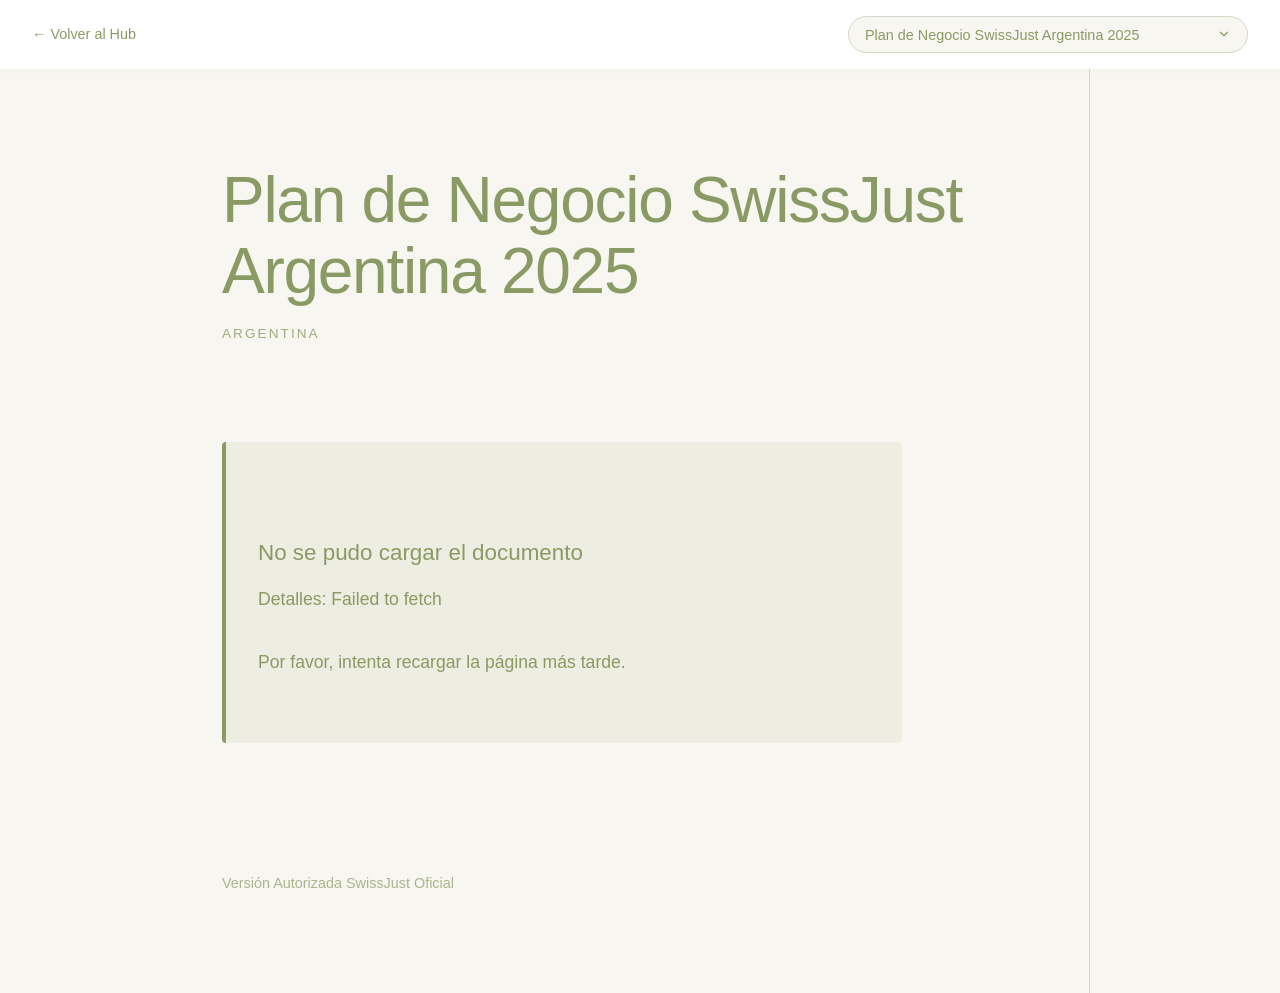
==== index.html @ 7b97a38f "Initial commit: SwissJust Web Platform" ====
<!DOCTYPE html>
<html lang="es">
<head>
    <meta charset="UTF-8">
    <meta name="viewport" content="width=device-width, initial-scale=1.0">
    <title>Acuerdos - SwissJust</title>
    <!-- Brand Typography: Freight and NHass Grotesk will be loaded by the platform or should be installed -->
    <link rel="stylesheet" href="styles.css">
</head>
<body>
    <!-- Barra superior de navegación -->
    <div class="viewer-top-bar">
        <a href="hub.html" class="back-link">&larr; Volver al Hub</a>
        <div class="switcher-container">
            <select id="document-switcher" class="styled-select">
                <option value="" disabled selected>Cargando documentos...</option>
            </select>
        </div>
    </div>

    <main class="document-container">
        <!-- Hero Section indicating the document topic -->
        <header class="document-header">
            <h1 class="main-title skeleton-text" id="page-main-title">&nbsp;</h1>
            <p class="subtitle" id="country-subtitle">&nbsp;</p>
        </header>
        
        <!-- Document Content injected here -->
        <div id="content-container">
            <div class="skeleton-block" style="width: 40%; height: 2rem; margin-bottom: 2rem;"></div>
            <div class="skeleton-block" style="width: 100%;"></div>
            <div class="skeleton-block" style="width: 95%;"></div>
            <div class="skeleton-block" style="width: 90%;"></div>
            <br>
            <div class="skeleton-block" style="width: 100%;"></div>
            <div class="skeleton-block" style="width: 80%;"></div>
            <div class="skeleton-block" style="width: 85%;"></div>
        </div>
        
        <!-- Footer / Document Info -->
        <footer class="document-footer">
            <div class="footer-details">
                <span>Versión Autorizada</span>
                <span>SwissJust Oficial</span>
            </div>
        </footer>
    </main>

    <script src="data.js"></script>
    <script src="app.js"></script>
</body>
</html>
---- styles.css ----
/* Typography Imports from CMS */

/* NHass Grotesk (Titles) */
@font-face {
    font-family: 'NHass Grotesk';
    src: url('https://oficinavirtualcms.swissjust.com/assets/2540c99d-8931-4c7a-bbd8-7abedc45023e') format('opentype');
    font-weight: 400;
    font-style: normal;
    font-display: swap;
}
@font-face {
    font-family: 'NHass Grotesk';
    src: url('https://oficinavirtualcms.swissjust.com/assets/312ca2e8-4188-4f52-9fcc-946a5a3766c1') format('opentype');
    font-weight: 500;
    font-style: normal;
    font-display: swap;
}

/* Freight (Body & Italics) */
@font-face {
    font-family: 'Freight';
    src: url('https://oficinavirtualcms.swissjust.com/assets/eb6b6f1f-3d8f-437e-9363-ded9aedf7b7b') format('opentype');
    font-weight: 400;
    font-style: normal;
    font-display: swap;
}
@font-face {
    font-family: 'Freight';
    src: url('https://oficinavirtualcms.swissjust.com/assets/53efe915-3f4a-4e1f-8307-d4a72bc594d3') format('opentype');
    font-weight: 400;
    font-style: italic;
    font-display: swap;
}
@font-face {
    font-family: 'Freight';
    src: url('https://oficinavirtualcms.swissjust.com/assets/51bcae49-7d56-43d7-969d-4fea9049cf15') format('opentype');
    font-weight: 500;
    font-style: normal;
    font-display: swap;
}
@font-face {
    font-family: 'Freight';
    src: url('https://oficinavirtualcms.swissjust.com/assets/baae5c17-4bfb-4318-b8b5-465e4964df16') format('opentype');
    font-weight: 500;
    font-style: italic;
    font-display: swap;
}
@font-face {
    font-family: 'Freight';
    src: url('https://oficinavirtualcms.swissjust.com/assets/3859361b-b001-4b98-baae-3214a62a932e') format('opentype');
    font-weight: 700; /* Bold */
    font-style: normal;
    font-display: swap;
}

/* Base Variables extracted from Reference Image */
:root {
    --bg-color: #F8F6F0; /* Soft warm cream */
    --primary-olive: #8A9A65; /* Olive green used in headings */
    --text-olive: #83867D; /* Grayish olive used in body text */
    --line-color: #D3D8C6; /* Subtle olive line */
    --bg-darker: #F0ECD7; /* slightly darker cream for elements */
    
    /* Typography */
    --font-sans: 'NHass Grotesk', 'Neue Haas Grotesk', 'Helvetica Neue', Helvetica, Arial, sans-serif;
    --font-serif-heading: 'Freight', 'Freight Display', 'Freight Text', Georgia, serif;
    --font-serif-body: 'Freight', 'Freight Text', Georgia, serif;
    
    --spacing-xs: 0.5rem;
    --spacing-sm: 1rem;
    --spacing-md: 2rem;
    --spacing-lg: 4rem;
    --spacing-xl: 6rem;
}

/* Global Reset & Base Styles */
* {
    margin: 0;
    padding: 0;
    box-sizing: border-box;
}

body {
    background-color: var(--bg-color);
    color: var(--text-olive);
    font-family: var(--font-serif-body);
    line-height: 1.8;
    font-size: 16px;
    -webkit-font-smoothing: antialiased;
    -moz-osx-font-smoothing: grayscale;
}

/* Top Navigation Bar */
.viewer-top-bar {
    width: 100%;
    background-color: #fff;
    padding: 1rem var(--spacing-md);
    display: flex;
    justify-content: space-between;
    align-items: center;
    box-shadow: 0 4px 15px rgba(0,0,0,0.02);
    position: sticky;
    top: 0;
    z-index: 100;
    font-family: var(--font-sans);
}

.back-link {
    text-decoration: none;
    color: var(--primary-olive);
    font-weight: 500;
    font-size: 0.9rem;
    transition: color 0.3s ease;
}

.back-link:hover {
    color: #6A7A45;
}

.switcher-container {
    max-width: 400px;
    width: 60%;
}

.styled-select {
    width: 100%;
    padding: 0.6rem 1rem;
    border: 1px solid var(--line-color);
    border-radius: 40px;
    background-color: var(--bg-color);
    font-family: var(--font-sans);
    color: var(--primary-olive);
    font-size: 0.9rem;
    cursor: pointer;
    outline: none;
    appearance: none;
    background-image: url("data:image/svg+xml;charset=UTF-8,%3csvg xmlns='http://www.w3.org/2000/svg' viewBox='0 0 24 24' fill='none' stroke='%238A9A65' stroke-width='2' stroke-linecap='round' stroke-linejoin='round'%3e%3cpolyline points='6 9 12 15 18 9'%3e%3c/polyline%3e%3c/svg%3e");
    background-repeat: no-repeat;
    background-position: right 1rem center;
    background-size: 1em;
}

.styled-select:focus {
    border-color: var(--primary-olive);
}

/* Layout */
.document-container {
    max-width: 900px;
    margin: 0 auto;
    padding: var(--spacing-xl) var(--spacing-md);
    position: relative;
    /* Subtle vertical line on the right, matching the reference image layout */
    border-right: 1px solid var(--line-color);
    min-height: 100vh;
}

@media (max-width: 768px) {
    .document-container {
        border-right: none;
        padding: var(--spacing-lg) var(--spacing-sm);
    }
}

/* Typography styles matching reference */
.document-header {
    margin-bottom: var(--spacing-xl);
}

.main-title {
    font-family: var(--font-sans);
    font-weight: 500;
    font-size: clamp(2.5rem, 5vw, 4rem);
    color: var(--primary-olive);
    line-height: 1.1;
    letter-spacing: -0.02em;
}

.main-title .italic-serif {
    font-family: var(--font-serif-heading);
    font-weight: 400;
    font-style: italic;
}

.subtitle {
    margin-top: var(--spacing-sm);
    font-family: var(--font-sans);
    text-transform: uppercase;
    letter-spacing: 0.15em;
    font-size: 0.85rem;
    color: var(--primary-olive);
    opacity: 0.8;
}

/* CMS Content Typography */
#content-container {
    font-family: var(--font-serif-body);
    font-size: 1.1rem;
    max-width: 680px;
    animation: fadeIn 0.8s ease-out;
}

#content-container h1, 
#content-container h2, 
#content-container h3, 
#content-container h4 {
    font-family: var(--font-sans);
    color: var(--primary-olive);
    font-weight: 500;
    margin-top: var(--spacing-lg);
    margin-bottom: var(--spacing-sm);
    line-height: 1.3;
}

#content-container h1 { font-size: 2.2rem; }
#content-container h2 { font-size: 1.8rem; }
#content-container h3 { font-size: 1.4rem; }

#content-container p {
    margin-bottom: var(--spacing-md);
}

#content-container ul,
#content-container ol {
    margin-bottom: var(--spacing-md);
    padding-left: var(--spacing-md);
}

#content-container li {
    margin-bottom: var(--spacing-xs);
}

#content-container strong {
    font-weight: 700;
    color: #6A7A45;
}

/* Fix for CMS paragraphs wrapped entirely in strong tags */
#content-container p > strong:only-child {
    font-weight: normal;
    color: inherit;
}

/* Footer details matching the small text at the bottom */
.document-footer {
    margin-top: var(--spacing-xl);
    padding-top: var(--spacing-md);
    max-width: 680px;
    display: flex;
    justify-content: space-between;
    font-family: var(--font-sans);
    font-size: 0.9rem;
    color: var(--primary-olive);
    opacity: 0.7;
}

/* Skeleton Loader State */
.skeleton-text {
    background: linear-gradient(90deg, #F0ECD7 25%, #E4DEC1 50%, #F0ECD7 75%);
    background-size: 200% 100%;
    animation: skeleton-loading 1.5s infinite linear;
    color: transparent !important;
    border-radius: 6px;
    display: inline-block;
    min-width: 60%;
}

.skeleton-block {
    height: 1.1rem;
    margin-bottom: 0.8rem;
    background: linear-gradient(90deg, #F0ECD7 25%, #E4DEC1 50%, #F0ECD7 75%);
    background-size: 200% 100%;
    animation: skeleton-loading 1.5s infinite linear;
    border-radius: 4px;
}

@keyframes skeleton-loading {
    0% { background-position: 200% 0; }
    100% { background-position: -200% 0; }
}

.error-message {
    padding: var(--spacing-md);
    background-color: rgba(138, 154, 101, 0.1);
    border-left: 4px solid var(--primary-olive);
    border-radius: 4px;
    color: var(--primary-olive);
    font-family: var(--font-sans);
}

/* Animations */
@keyframes fadeIn {
    from { opacity: 0; transform: translateY(10px); }
    to { opacity: 1; transform: translateY(0); }
}

@keyframes spin {
    to { transform: rotate(360deg); }
}
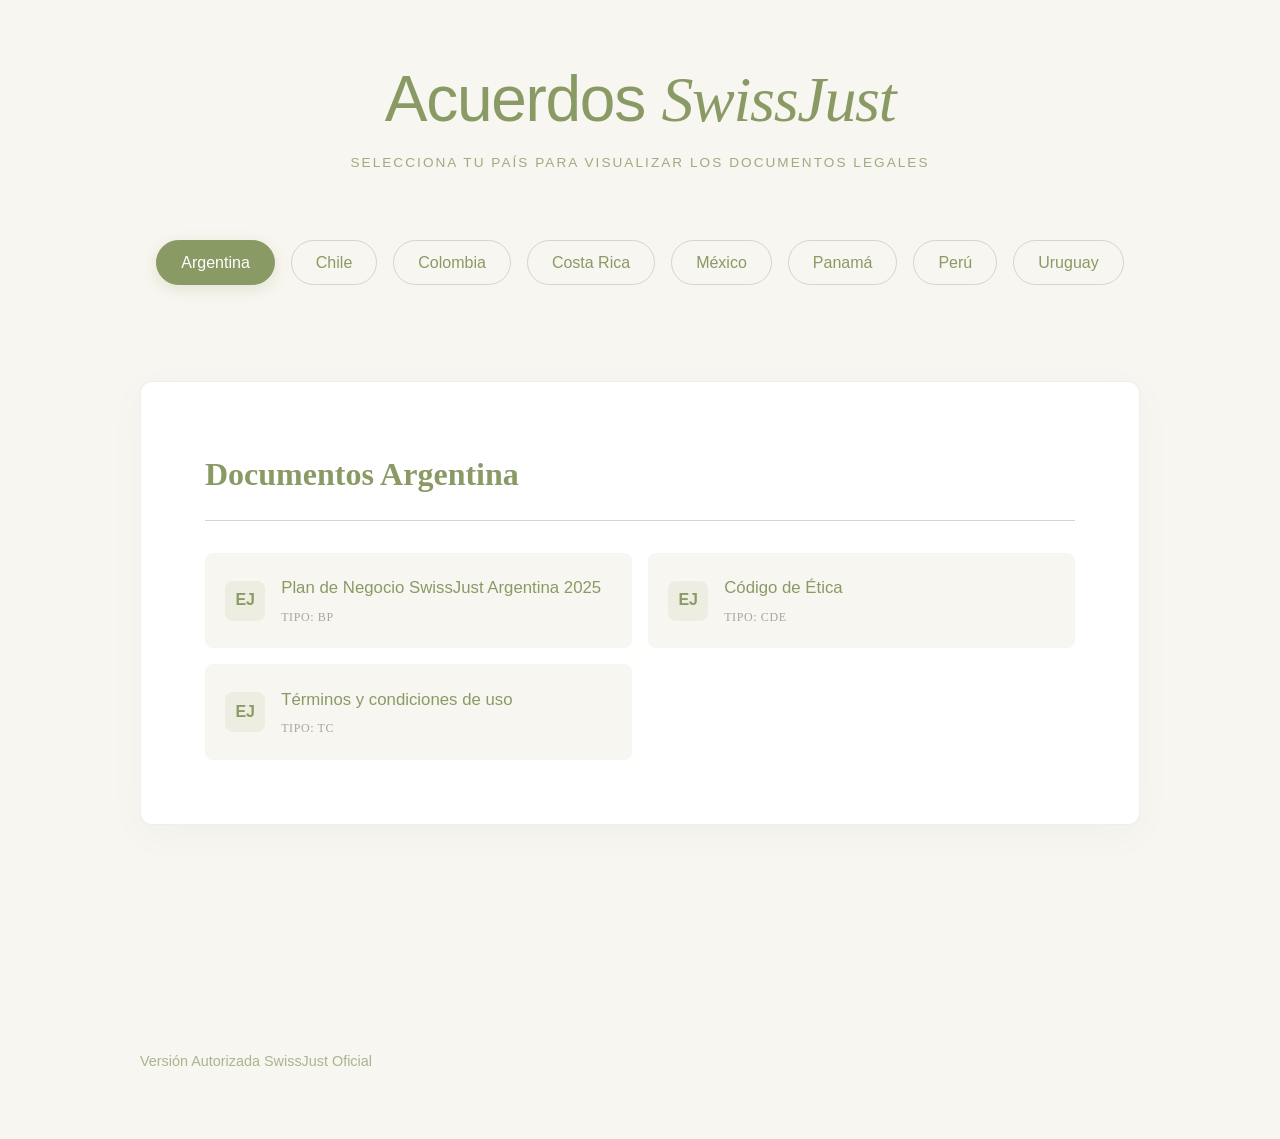
==== commit 95bc91a6: "Rename Hub to index.html for Vercel deploy" ====
--- a/index.html
+++ b/index.html
@@ -3,42 +3,32 @@
 <head>
     <meta charset="UTF-8">
     <meta name="viewport" content="width=device-width, initial-scale=1.0">
-    <title>Acuerdos - SwissJust</title>
-    <!-- Brand Typography: Freight and NHass Grotesk will be loaded by the platform or should be installed -->
+    <title>Hub de Documentos Legales - SwissJust</title>
+    <!-- Mismas fuentes y estilos base + estilos del hub -->
     <link rel="stylesheet" href="styles.css">
+    <link rel="stylesheet" href="hub.css">
 </head>
-<body>
-    <!-- Barra superior de navegación -->
-    <div class="viewer-top-bar">
-        <a href="hub.html" class="back-link">&larr; Volver al Hub</a>
-        <div class="switcher-container">
-            <select id="document-switcher" class="styled-select">
-                <option value="" disabled selected>Cargando documentos...</option>
-            </select>
+<body class="hub-body">
+    <main class="hub-container">
+        <header class="hub-header">
+            <h1 class="main-title">Acuerdos <span class="italic-serif">SwissJust</span></h1>
+            <p class="subtitle">Selecciona tu país para visualizar los documentos legales</p>
+        </header>
+
+        <!-- Selector de Países -->
+        <div class="country-selector" id="country-selector">
+            <!-- Los botones se generarán por JS -->
         </div>
-    </div>
 
-    <main class="document-container">
-        <!-- Hero Section indicating the document topic -->
-        <header class="document-header">
-            <h1 class="main-title skeleton-text" id="page-main-title">&nbsp;</h1>
-            <p class="subtitle" id="country-subtitle">&nbsp;</p>
-        </header>
-        
-        <!-- Document Content injected here -->
-        <div id="content-container">
-            <div class="skeleton-block" style="width: 40%; height: 2rem; margin-bottom: 2rem;"></div>
-            <div class="skeleton-block" style="width: 100%;"></div>
-            <div class="skeleton-block" style="width: 95%;"></div>
-            <div class="skeleton-block" style="width: 90%;"></div>
-            <br>
-            <div class="skeleton-block" style="width: 100%;"></div>
-            <div class="skeleton-block" style="width: 80%;"></div>
-            <div class="skeleton-block" style="width: 85%;"></div>
+        <!-- Lista de Documentos -->
+        <div class="documents-container" id="documents-container">
+            <h2 class="country-title" id="selected-country-title">Selecciona un país</h2>
+            <div class="documents-list" id="documents-list">
+                <!-- Los documentos se generarán por JS -->
+            </div>
         </div>
         
-        <!-- Footer / Document Info -->
-        <footer class="document-footer">
+        <footer class="document-footer" style="max-width: 100%;">
             <div class="footer-details">
                 <span>Versión Autorizada</span>
                 <span>SwissJust Oficial</span>
@@ -47,6 +37,6 @@
     </main>
 
     <script src="data.js"></script>
-    <script src="app.js"></script>
+    <script src="hub.js"></script>
 </body>
 </html>
--- a/hub.css
+++ b/hub.css
@@ -0,0 +1,152 @@
+/* Estilos específicos para el Hub de documentos */
+
+.hub-body {
+    background-color: var(--bg-color);
+    display: flex;
+    justify-content: center;
+    padding: var(--spacing-lg) var(--spacing-sm);
+}
+
+.hub-container {
+    max-width: 1000px;
+    width: 100%;
+    /* Sin la línea lateral del documento para que sea más amplio */
+    border-right: none; 
+    padding: 0;
+    min-height: calc(100vh - var(--spacing-lg) * 2);
+    display: flex;
+    flex-direction: column;
+}
+
+.hub-header {
+    text-align: center;
+    margin-bottom: var(--spacing-lg);
+    animation: fadeIn 0.6s ease-out;
+}
+
+/* Selector de países */
+.country-selector {
+    display: flex;
+    flex-wrap: wrap;
+    justify-content: center;
+    gap: var(--spacing-sm);
+    margin-bottom: var(--spacing-xl);
+    animation: fadeIn 0.8s ease-out;
+}
+
+.country-btn {
+    background: transparent;
+    border: 1px solid var(--line-color);
+    color: var(--primary-olive);
+    font-family: var(--font-sans);
+    padding: 0.8rem 1.5rem;
+    font-size: 1rem;
+    border-radius: 40px; /* Estilo píldora */
+    cursor: pointer;
+    transition: all 0.3s ease;
+    font-weight: 500;
+}
+
+.country-btn:hover {
+    border-color: var(--primary-olive);
+    background-color: rgba(138, 154, 101, 0.05); /* Hover sutil */
+}
+
+.country-btn.active {
+    background-color: var(--primary-olive);
+    color: #FFF;
+    border-color: var(--primary-olive);
+    box-shadow: 0 4px 15px rgba(138, 154, 101, 0.2);
+}
+
+/* Contenedor de documentos */
+.documents-container {
+    background-color: #FFFFFF;
+    border-radius: 12px;
+    padding: var(--spacing-lg);
+    box-shadow: 0 10px 40px rgba(0,0,0,0.03);
+    margin-bottom: var(--spacing-xl);
+    flex-grow: 1;
+    animation: fadeIn 1s ease-out;
+    border: 1px solid rgba(211, 216, 198, 0.4);
+}
+
+.country-title {
+    font-family: var(--font-serif-heading);
+    color: var(--primary-olive);
+    font-size: 2rem;
+    margin-bottom: var(--spacing-md);
+    padding-bottom: var(--spacing-sm);
+    border-bottom: 1px solid var(--line-color);
+}
+
+.documents-list {
+    display: grid;
+    grid-template-columns: 1fr;
+    gap: var(--spacing-sm);
+}
+
+@media (min-width: 768px) {
+    .documents-list {
+        grid-template-columns: repeat(2, 1fr);
+    }
+}
+
+/* Tarjeta individual de documento */
+.document-card {
+    display: flex;
+    align-items: center;
+    padding: 1.2rem;
+    border-radius: 8px;
+    background-color: var(--bg-color);
+    text-decoration: none;
+    color: var(--text-olive);
+    transition: all 0.3s ease;
+    border: 1px solid transparent;
+}
+
+.document-card:hover {
+    transform: translateY(-2px);
+    border-color: var(--line-color);
+    box-shadow: 0 6px 15px rgba(0,0,0,0.04);
+}
+
+.doc-icon {
+    width: 40px;
+    height: 40px;
+    background-color: rgba(138, 154, 101, 0.1);
+    color: var(--primary-olive);
+    border-radius: 8px;
+    display: flex;
+    align-items: center;
+    justify-content: center;
+    margin-right: 1rem;
+    font-weight: bold;
+    font-family: var(--font-sans);
+    flex-shrink: 0;
+}
+
+.doc-info {
+    display: flex;
+    flex-direction: column;
+}
+
+.doc-title {
+    font-family: var(--font-sans);
+    font-weight: 500;
+    color: var(--primary-olive);
+    margin-bottom: 0.2rem;
+    font-size: 1.05rem;
+}
+
+.doc-type-badge {
+    font-size: 0.75rem;
+    text-transform: uppercase;
+    letter-spacing: 0.05em;
+    opacity: 0.7;
+}
+
+/* Animación cuando cambian los documentos */
+.fade-in-content {
+    animation: fadeIn 0.4s ease-out;
+}
